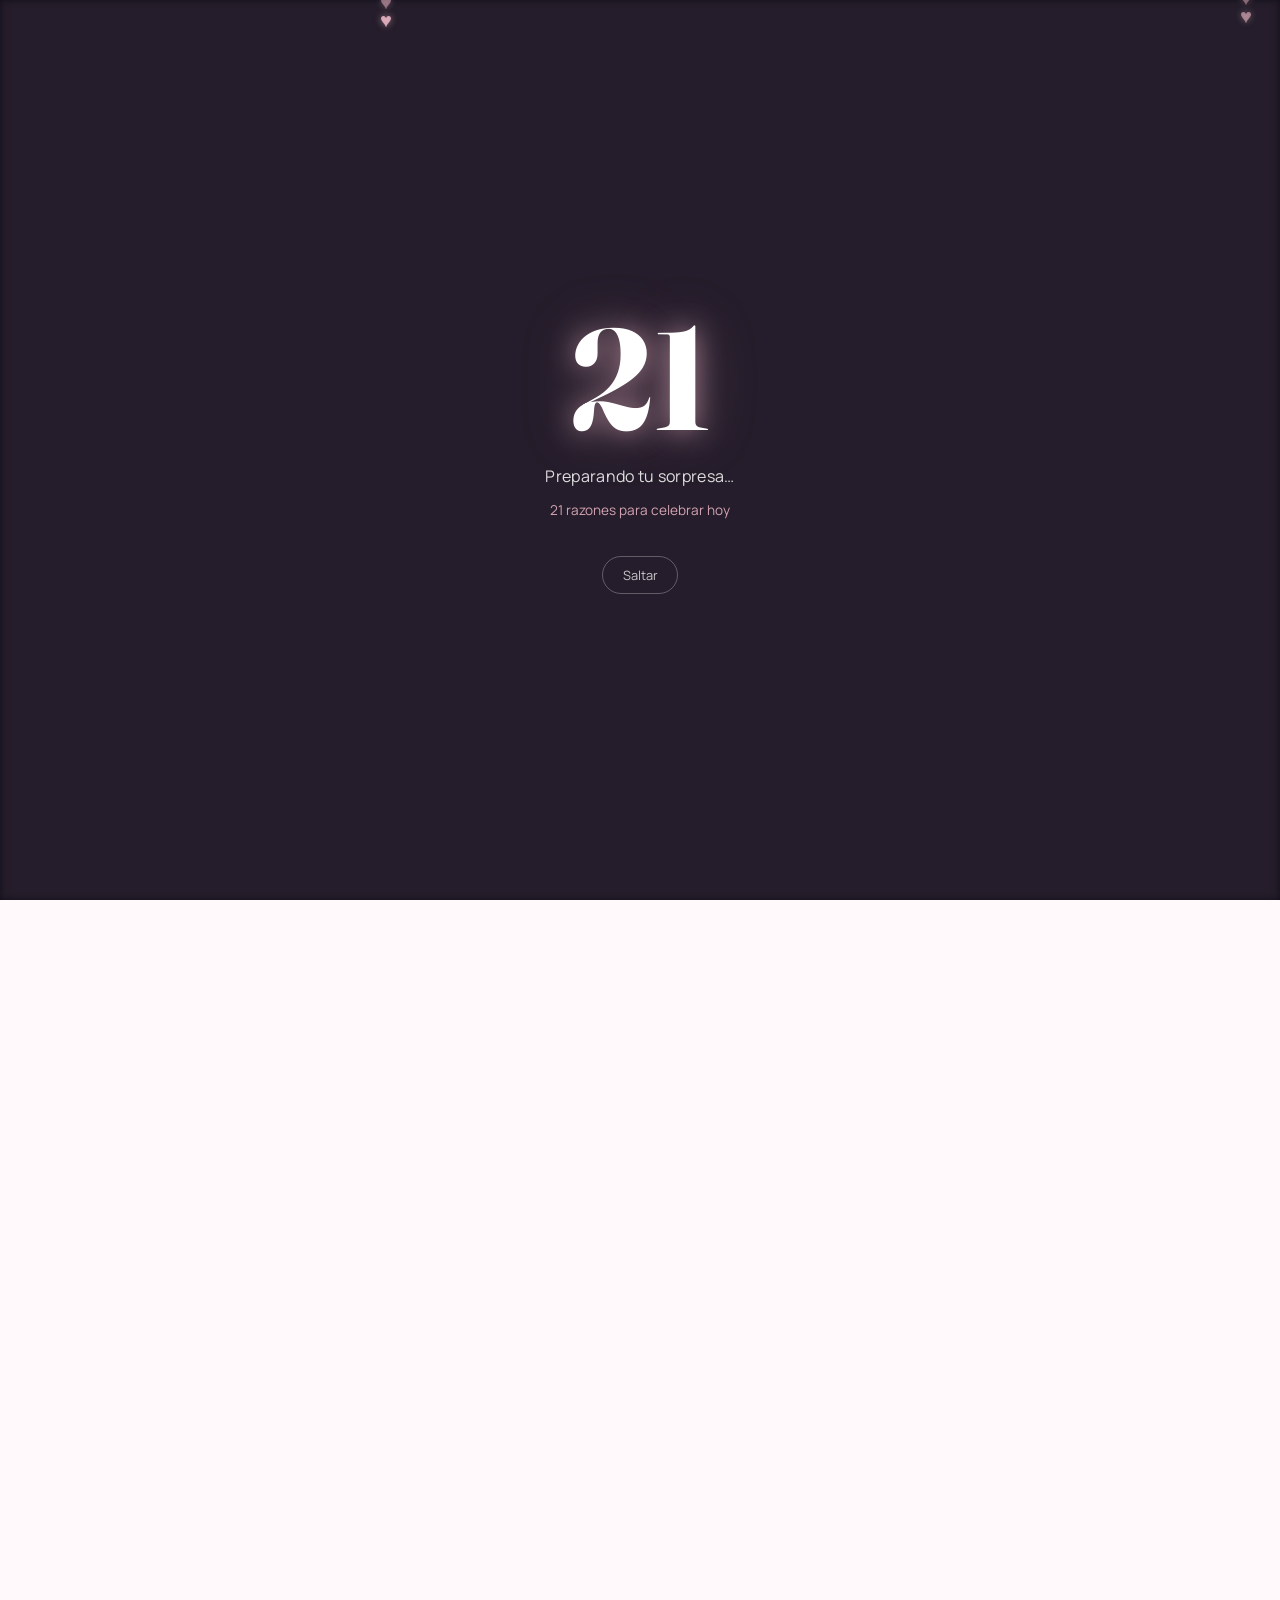
==== index.html @ 62c53dd7 "first commit" ====
<!DOCTYPE html>
<html lang="es">
<head>
  <meta charset="UTF-8">
  <meta name="viewport" content="width=device-width, initial-scale=1.0, viewport-fit=cover">
  <title>Feliz Cumpleaños Edith 🎂</title>

  <!-- Google Fonts -->
  <link rel="preconnect" href="https://fonts.googleapis.com">
  <link rel="preconnect" href="https://fonts.gstatic.com" crossorigin>
  <link href="https://fonts.googleapis.com/css2?family=Fraunces:ital,wght@0,400;0,500;0,600;0,700;1,500;1,600&family=Manrope:wght@400;500;600;700;800&display=swap" rel="stylesheet">

  <!-- Estilos CSS Modularizados -->
  <link rel="stylesheet" href="css/style.css">
</head>
<body class="locked">

  <!-- ============================================================
       PANTALLA DE CARGA (LOADER)
       ============================================================ -->
  <div id="loading-screen">
    <canvas id="matrix-canvas" aria-hidden="true"></canvas>
    <div class="loading-content">
      <div class="loading-number" id="loading-number">0</div>
      <p class="loading-label" id="loading-label">Preparando tu sorpresa…</p>
      <p class="loading-sub">21 razones para celebrar hoy</p>
      <button type="button" class="enter-btn" id="enter-btn">Toca para entrar ✨</button>
      <button type="button" class="skip-btn" id="skip-btn">Saltar</button>
    </div>
  </div>

  <!-- ============================================================
       SITIO PRINCIPAL
       ============================================================ -->
  <!-- Lienzo de partículas interactivas de fondo -->
  <canvas id="particles-canvas" aria-hidden="true"></canvas>

  <div id="site">

    <!-- 1. HERO -->
    <section class="hero" id="hero">
      <div class="hero-image-wrap">
        <img src="assets/mainetid.png" alt="Edith de pequeña" class="hero-img">
      </div>
      <span class="hero-heart" aria-hidden="true">♡</span>
      <h1 class="hero-title">Feliz cumpleaños<span class="hero-name">Edith</span></h1>
      <p class="hero-sub">Hoy el mundo tiene un motivo más para sonreír.</p>
      <span class="hero-date">21 años</span>
      <span class="scroll-hint" aria-hidden="true"></span>
    </section>

    <!-- 2. EDAD (21) -->
    <section class="age-section" id="age">
      <div class="wrap">
        <div class="age-number-wrap">
          <div class="age-number">21</div>
        </div>
        <div class="age-underline"></div>
        <p class="age-text">
          Veintiuno no es solo un número: es todo lo que has construido, reído y aprendido para llegar hasta aquí.
          Hoy celebramos exactamente eso — a ti, tal y como eres.
        </p>
      </div>
    </section>

    <!-- ÁREA CON MÁRGENES LATERALES VICHY (después de age-section hasta el final) -->
    <div class="flanked-content" id="flanked-content">
      <!-- Columnas laterales con textura vichy -->
      <div class="side-flank-col side-flank-col--left" aria-hidden="true">
        <div class="side-flank"></div>
      </div>
      <div class="side-flank-col side-flank-col--right" aria-hidden="true">
        <div class="side-flank"></div>
      </div>

      <!-- 3. CARTA / SOBRE -->
      <section class="letter-section" id="letter">
        <div class="wrap" style="display:flex; flex-direction:column; align-items:center;">
          <div class="section-head">
            <h2>Un mensaje para ti</h2>
            <p>Toca el sobre para abrirlo</p>
          </div>

          <div class="envelope-scene">
            <div class="envelope" id="envelope" role="button" tabindex="0" aria-expanded="false" aria-label="Abrir carta">
              <div class="env-body">
                <div class="env-letter"><span class="env-letter-icon" aria-hidden="true">💌</span></div>
                <div class="env-flap"></div>
                <div class="env-seal" aria-hidden="true">♥</div>
              </div>
            </div>
          </div>
          <p class="letter-hint" id="envelope-hint">Toca para abrir</p>

          <div class="letter-paper" id="letter-paper">
            <p>Edith, escribe aquí el mensaje que quieres que lea al abrir la carta — algo tuyo, en tus palabras, para que sea el momento más especial de la página.</p>
            <p>Este es un espacio de ejemplo: puedes reemplazar este párrafo por lo que realmente quieras decirle en su cumpleaños número 21.</p>
            <span class="letter-sign">Con cariño</span>
          </div>
        </div>
      </section>

      <!-- 4. GALERÍA DE RECUERDOS -->
      <section class="gallery-section" id="gallery">
        <div class="wrap">
          <div class="section-head">
            <h2>Momentos para recordar</h2>
            <p>Toca cada tarjeta para ver más</p>
          </div>
          <p class="gallery-hint">Toca cada tarjeta para descubrir un mensaje especial.</p>
          <div class="gallery-grid" id="gallery-grid">
            <!-- Las tarjetas se generan dinámicamente desde js/config.js y js/gallery.js -->
          </div>
        </div>
      </section>

      <!-- 5. DESEO / VELAS / PASTEL -->
      <section class="wish-section" id="wish">
        <div class="wrap" style="display:flex; flex-direction:column; align-items:center;">
          <div class="section-head">
            <h2>Pide un deseo</h2>
            <p>Toca las velas, una por una, para apagarlas</p>
          </div>

          <div class="cake-scene">
            <div class="cake-watermark" aria-hidden="true">21</div>
            <div class="cake-candles" id="cake-candles">
              <div class="candle"><div class="flame" tabindex="0" role="button" aria-label="Apagar vela 1"></div></div>
              <div class="candle"><div class="flame" tabindex="0" role="button" aria-label="Apagar vela 2"></div></div>
            </div>
            <div class="cake-body" id="cake-body">
              <div class="cake-tier"></div>
            </div>
          </div>
          <p class="wish-hint" id="wish-hint">Faltan 2 velas por apagar</p>

          <div class="wish-message" id="wish-message">
            <p>¡Feliz cumpleaños número 21, Edith! Que este nuevo año esté lleno de todo lo que te hace brillar. 🎉💙</p>
          </div>
        </div>
      </section>

      <!-- 6. FOOTER -->
      <footer>
        <span class="footer-heart" aria-hidden="true">♡</span>
        <p>Hecho con cariño para tu día especial</p>
        <span class="footer-sign">21.09</span>
      </footer>

    </div>

  </div>

  <!-- ============================================================
       SCRIPTS MODULARIZADOS
       ============================================================ -->
  <!-- Configuración personalizable (mensajes, recuerdos, datos) -->
  <script defer src="js/config.js"></script>
  <!-- Lógica de la pantalla de carga (Matrix y contador con avance) -->
  <script defer src="js/loader.js"></script>
  <!-- Fondo interactivo de partículas -->
  <script defer src="js/particles.js"></script>
  <!-- Interacción del sobre y carta -->
  <script defer src="js/envelope.js"></script>
  <!-- Galería interactiva de tarjetas con giro 3D -->
  <script defer src="js/gallery.js"></script>
  <!-- Pastel, soplado de velas y confeti -->
  <script defer src="js/cake.js"></script>
  <!-- Inicialización y orquestación general -->
  <script defer src="js/main.js"></script>

</body>
</html>
---- css/style.css ----
/* ============================================================
   HOJA DE ESTILOS PRINCIPAL
   Importa los módulos de diseño de la página de Edith
   ============================================================ */

@import url('./variables.css');
@import url('./loader.css');
@import url('./components.css');
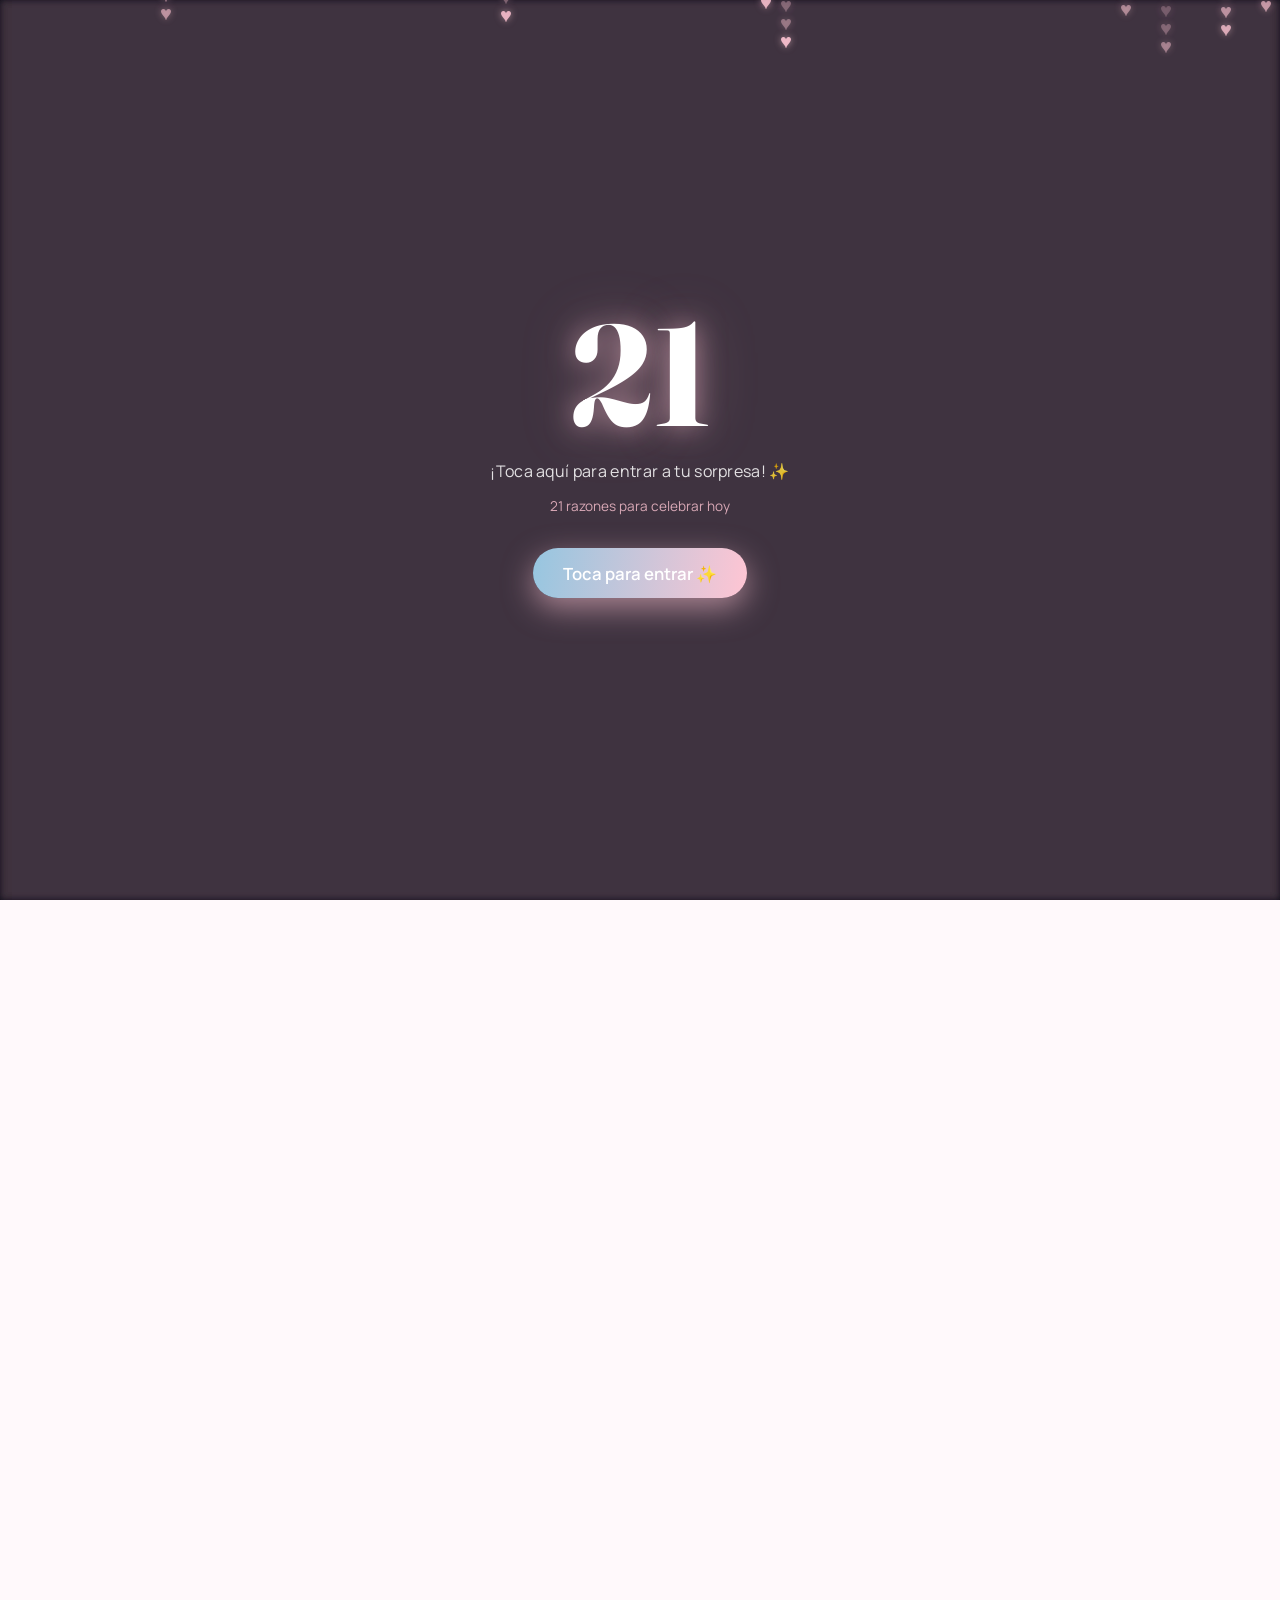
==== commit bbea5646: "nuevo commit" ====
--- a/index.html
+++ b/index.html
@@ -8,7 +8,7 @@
   <!-- Google Fonts -->
   <link rel="preconnect" href="https://fonts.googleapis.com">
   <link rel="preconnect" href="https://fonts.gstatic.com" crossorigin>
-  <link href="https://fonts.googleapis.com/css2?family=Fraunces:ital,wght@0,400;0,500;0,600;0,700;1,500;1,600&family=Manrope:wght@400;500;600;700;800&display=swap" rel="stylesheet">
+  <link href="https://fonts.googleapis.com/css2?family=Caveat:wght@500;600;700&family=Cormorant+Garamond:ital,wght@0,400;0,500;1,400&family=Fraunces:ital,wght@0,400;0,500;0,600;0,700;1,500;1,600&family=Manrope:wght@400;500;600;700;800&display=swap" rel="stylesheet">
 
   <!-- Estilos CSS Modularizados -->
   <link rel="stylesheet" href="css/style.css">
@@ -49,21 +49,7 @@
       <span class="scroll-hint" aria-hidden="true"></span>
     </section>
 
-    <!-- 2. EDAD (21) -->
-    <section class="age-section" id="age">
-      <div class="wrap">
-        <div class="age-number-wrap">
-          <div class="age-number">21</div>
-        </div>
-        <div class="age-underline"></div>
-        <p class="age-text">
-          Veintiuno no es solo un número: es todo lo que has construido, reído y aprendido para llegar hasta aquí.
-          Hoy celebramos exactamente eso — a ti, tal y como eres.
-        </p>
-      </div>
-    </section>
-
-    <!-- ÁREA CON MÁRGENES LATERALES VICHY (después de age-section hasta el final) -->
+    <!-- ÁREA CON MÁRGENES LATERALES VICHY (desde el Hero hasta el final) -->
     <div class="flanked-content" id="flanked-content">
       <!-- Columnas laterales con textura vichy -->
       <div class="side-flank-col side-flank-col--left" aria-hidden="true">
@@ -73,37 +59,111 @@
         <div class="side-flank"></div>
       </div>
 
-      <!-- 3. CARTA / SOBRE -->
-      <section class="letter-section" id="letter">
-        <div class="wrap" style="display:flex; flex-direction:column; align-items:center;">
-          <div class="section-head">
+      <!-- 2. CARTA / SOBRE INTERACTIVO -->
+      <section class="letter-section zone-stage" id="letter">
+        <div class="wrap envelope-wrap">
+          <div class="section-head reveal-on-scroll">
             <h2>Un mensaje para ti</h2>
             <p>Toca el sobre para abrirlo</p>
           </div>
 
-          <div class="envelope-scene">
-            <div class="envelope" id="envelope" role="button" tabindex="0" aria-expanded="false" aria-label="Abrir carta">
-              <div class="env-body">
-                <div class="env-letter"><span class="env-letter-icon" aria-hidden="true">💌</span></div>
-                <div class="env-flap"></div>
-                <div class="env-seal" aria-hidden="true">♥</div>
-              </div>
-            </div>
-          </div>
-          <p class="letter-hint" id="envelope-hint">Toca para abrir</p>
-
-          <div class="letter-paper" id="letter-paper">
-            <p>Edith, escribe aquí el mensaje que quieres que lea al abrir la carta — algo tuyo, en tus palabras, para que sea el momento más especial de la página.</p>
-            <p>Este es un espacio de ejemplo: puedes reemplazar este párrafo por lo que realmente quieras decirle en su cumpleaños número 21.</p>
-            <span class="letter-sign">Con cariño</span>
-          </div>
-        </div>
-      </section>
+          <div class="envelope-scene reveal-on-scroll" id="envelopeScene">
+            <div class="envelope" id="envelope" tabindex="0" role="button" aria-expanded="false" aria-label="Abrir sobre para leer la carta">
+              <div class="env-body"></div>
+
+              <div class="letter" id="letterPaper">
+                <div class="letter-paper-inner">
+                  <span class="star s1" aria-hidden="true"></span>
+                  <span class="star s2" aria-hidden="true"></span>
+                  <span class="star s3" aria-hidden="true"></span>
+                  <div class="letter-text" id="letterText">
+                    <p class="letter-greeting">Mi querida Edith,</p>
+                    <p>Hoy celebramos tus 21 años y todo lo maravilloso que traes a la vida de quienes tenemos la suerte de tenerte cerca. Tu ternura, tu fuerza y esa manera tan tuya de iluminar cualquier lugar hacen que cada día sea más especial.</p>
+                    <p>Gracias por cada risa compartida, por ser tan auténtica y por compartir conmigo un año más de tu vida. Que estos 21 años vengan cargados de sueños cumplidos, salud, aventuras y motivos infinitos para sonreír.</p>
+                    <p class="letter-closing">Con todo mi cariño,</p>
+                    <span class="letter-signature">Felices 21 ✨</span>
+                  </div>
+                </div>
+              </div>
+
+              <div class="env-flap"></div>
+
+              <div class="seal" aria-hidden="true">
+                <svg viewBox="0 0 100 100">
+                  <circle cx="50" cy="50" r="46" fill="#f4ede2"/>
+                  <circle cx="50" cy="50" r="46" fill="none" stroke="#d5c8b2" stroke-width="2"/>
+                  <path d="M50 20 C 46 32, 34 34, 30 44 C 40 42, 46 46, 48 54
+                           C 44 62, 34 64, 32 74 C 44 70, 52 72, 56 80
+                           C 58 68, 66 64, 70 56 C 60 58, 54 52, 54 44
+                           C 62 40, 66 30, 62 22 C 56 30, 50 30, 50 20 Z"
+                        fill="none" stroke="#bda88b" stroke-width="1.8"/>
+                </svg>
+              </div>
+            </div>
+
+            <p class="letter-hint" id="envelope-hint">Toca el sobre para abrirlo</p>
+            <button class="close-btn" id="closeBtn" type="button" aria-label="Cerrar la carta">✕</button>
+          </div>
+        </div>
+      </section>
+
+      <!-- Separador decorativo entre Zona 2 y Zona 3 -->
+      <div class="zone-divider" aria-hidden="true">
+        <span class="zone-divider-line"></span>
+        <span class="zone-divider-symbol">✧</span>
+        <span class="zone-divider-line"></span>
+      </div>
+
+      <!-- SVG gradiente reutilizable para el trazo animado -->
+      <svg width="0" height="0" class="visually-hidden" aria-hidden="true">
+        <defs>
+          <linearGradient id="pj-underline-grad" x1="0%" y1="0%" x2="100%" y2="0%">
+            <stop offset="0%" stop-color="#FFC5D3"/>
+            <stop offset="100%" stop-color="#96C6E0"/>
+          </linearGradient>
+        </defs>
+      </svg>
+
+      <!-- 3. COMPARACIÓN FOTOGRÁFICA / CRECIMIENTO -->
+      <section class="growth-section zone-stage" id="growth">
+        <div class="growth-wrap">
+          <div class="growth-grid">
+
+            <!-- Deslizador: Edith de niña -->
+            <div class="growth-slider-col growth-left reveal-on-scroll">
+              <div class="growth-frame-glow">
+                <div class="growth-frame" id="sliderNina"></div>
+              </div>
+            </div>
+
+            <!-- Columna central de texto emotivo -->
+            <div class="growth-text-col reveal-on-scroll" id="textCol">
+              <p class="growth-eyebrow-line">La misma <span class="growth-grad-word">sonrisa</span> de siempre</p>
+              <p class="growth-note-text">Cuando veo estas fotos entiendo mejor por qué te quiero como te quiero. Cambiaste de estatura, de peinado, de todo — menos de esa forma tuya de <span class="growth-highlight">reírte con todo el cuerpo<svg viewBox="0 0 140 9" aria-hidden="true"><path d="M2 6 Q 35 1, 70 5 T 138 4"/></svg></span>. No estuve ahí para todas estas fotos, pero mirarlas me hace quererte un poco más en cada una. Feliz cumpleaños, mi Edith.</p>
+            </div>
+
+            <!-- Deslizador: Edith hoy -->
+            <div class="growth-slider-col growth-right reveal-on-scroll">
+              <div class="growth-frame-glow">
+                <div class="growth-frame" id="sliderHoy"></div>
+              </div>
+            </div>
+
+          </div>
+        </div>
+      </section>
+
+      <!-- Separador decorativo entre Zona 3 y Zona 4 -->
+      <div class="zone-divider" aria-hidden="true">
+        <span class="zone-divider-line"></span>
+        <span class="zone-divider-symbol">✧</span>
+        <span class="zone-divider-line"></span>
+      </div>
 
       <!-- 4. GALERÍA DE RECUERDOS -->
-      <section class="gallery-section" id="gallery">
-        <div class="wrap">
-          <div class="section-head">
+      <section class="gallery-section zone-stage" id="gallery">
+        <div class="wrap gallery-wrap">
+          <div class="section-head reveal-on-scroll">
             <h2>Momentos para recordar</h2>
             <p>Toca cada tarjeta para ver más</p>
           </div>
@@ -114,15 +174,22 @@
         </div>
       </section>
 
+      <!-- Separador decorativo entre Zona 4 y Zona 5 -->
+      <div class="zone-divider" aria-hidden="true">
+        <span class="zone-divider-line"></span>
+        <span class="zone-divider-symbol">✧</span>
+        <span class="zone-divider-line"></span>
+      </div>
+
       <!-- 5. DESEO / VELAS / PASTEL -->
-      <section class="wish-section" id="wish">
+      <section class="wish-section zone-stage" id="wish">
         <div class="wrap" style="display:flex; flex-direction:column; align-items:center;">
-          <div class="section-head">
+          <div class="section-head reveal-on-scroll">
             <h2>Pide un deseo</h2>
             <p>Toca las velas, una por una, para apagarlas</p>
           </div>
 
-          <div class="cake-scene">
+          <div class="cake-scene reveal-on-scroll">
             <div class="cake-watermark" aria-hidden="true">21</div>
             <div class="cake-candles" id="cake-candles">
               <div class="candle"><div class="flame" tabindex="0" role="button" aria-label="Apagar vela 1"></div></div>
@@ -162,6 +229,8 @@
   <script defer src="js/particles.js"></script>
   <!-- Interacción del sobre y carta -->
   <script defer src="js/envelope.js"></script>
+  <!-- Doble carrusel comparativo de fotos -->
+  <script defer src="js/photo-slider.js"></script>
   <!-- Galería interactiva de tarjetas con giro 3D -->
   <script defer src="js/gallery.js"></script>
   <!-- Pastel, soplado de velas y confeti -->
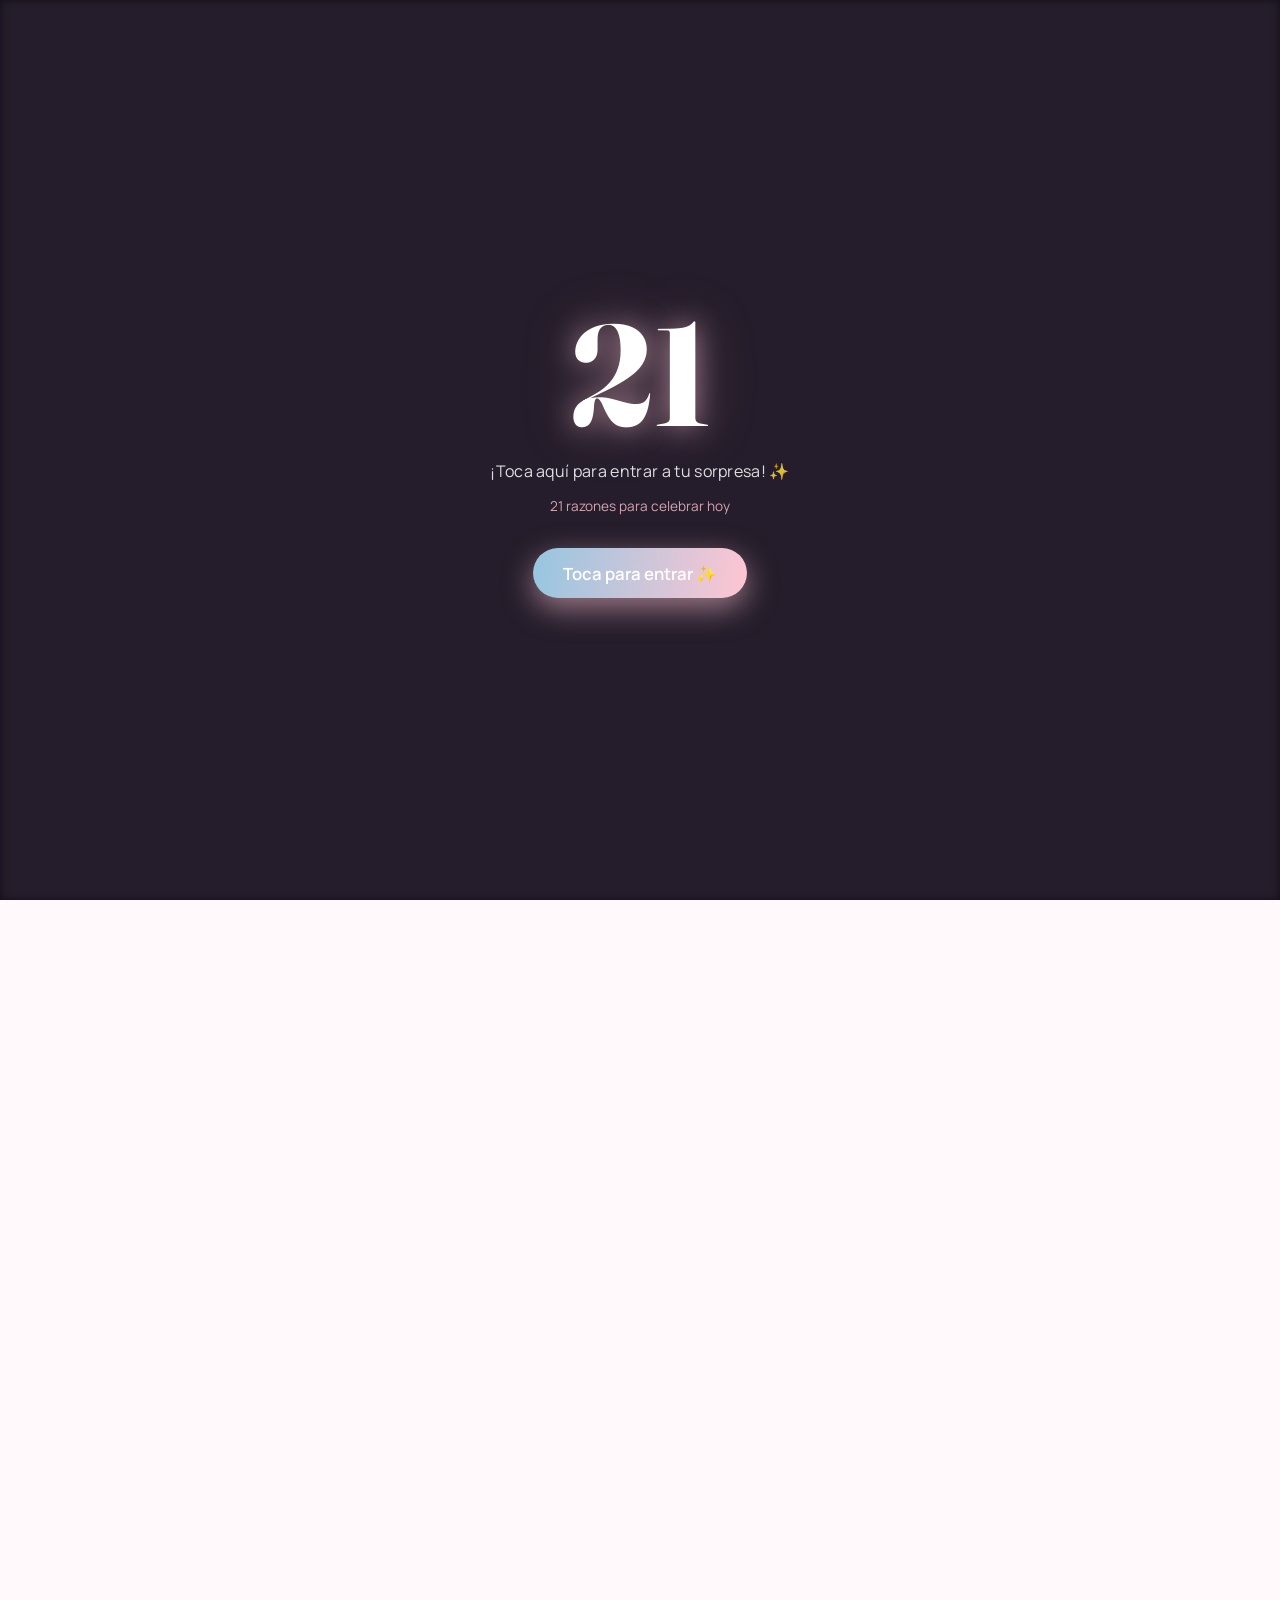
==== commit cf3dd482: "teamo tid" ====
--- a/index.html
+++ b/index.html
@@ -37,8 +37,62 @@
 
   <div id="site">
 
-    <!-- 1. HERO -->
+    <!-- 1. HERO (Sección principal con stickers decorativos) -->
     <section class="hero" id="hero">
+
+      <!-- ============================================================
+           MÁRGENES LATERALES INTERACTIVOS (COLLAGE DE STICKERS EN HERO)
+           ============================================================ -->
+      <!-- Lateral Izquierdo (7 Personajes) -->
+      <aside class="sticker-margin sticker-margin--left" id="margin-left" aria-label="Personajes decorativos izquierda">
+        <button type="button" class="sticker-item" data-sound="minion" aria-label="Minion">
+          <img src="assets/Personajes/minion.png" alt="Minion" class="sticker-img">
+        </button>
+        <button type="button" class="sticker-item" data-sound="tifa" aria-label="Tifa">
+          <img src="assets/Personajes/tifa.png" alt="Tifa" class="sticker-img">
+        </button>
+        <button type="button" class="sticker-item" data-sound="jin" aria-label="Jin">
+          <img src="assets/Personajes/jin.png" alt="Jin" class="sticker-img">
+        </button>
+        <button type="button" class="sticker-item" data-sound="annie" aria-label="Annie">
+          <img src="assets/Personajes/annie.png" alt="Annie" class="sticker-img">
+        </button>
+        <button type="button" class="sticker-item" data-sound="pim-gorro" aria-label="Pim con gorro">
+          <img src="assets/Personajes/pim-gorro.png" alt="Pim con gorro" class="sticker-img sticker-img--pim">
+        </button>
+        <button type="button" class="sticker-item" data-sound="tommy" aria-label="Tommy">
+          <img src="assets/Personajes/tommy.png" alt="Tommy" class="sticker-img">
+        </button>
+        <button type="button" class="sticker-item sticker-item--bottom-pinned" data-sound="yakuza" aria-label="Yakuza">
+          <img src="assets/Personajes/yakuza.png" alt="Yakuza" class="sticker-img">
+        </button>
+      </aside>
+
+      <!-- Lateral Derecho (7 Personajes) -->
+      <aside class="sticker-margin sticker-margin--right" id="margin-right" aria-label="Personajes decorativos derecha">
+        <button type="button" class="sticker-item" data-sound="gyro" aria-label="Gyro">
+          <img src="assets/Personajes/gyro.png" alt="Gyro" class="sticker-img">
+        </button>
+        <button type="button" class="sticker-item" data-sound="ash" aria-label="Ash">
+          <img src="assets/Personajes/ash.png" alt="Ash" class="sticker-img">
+        </button>
+        <button type="button" class="sticker-item" data-sound="bruno" aria-label="Bruno">
+          <img src="assets/Personajes/bruno.png" alt="Bruno" class="sticker-img">
+        </button>
+        <button type="button" class="sticker-item" data-sound="clark" aria-label="Clark">
+          <img src="assets/Personajes/clark.png" alt="Clark" class="sticker-img">
+        </button>
+        <button type="button" class="sticker-item" data-sound="hamudd" aria-label="Hamudd">
+          <img src="assets/Personajes/hamudd.png" alt="Hamudd" class="sticker-img">
+        </button>
+        <button type="button" class="sticker-item" data-sound="noctis" aria-label="Noctis">
+          <img src="assets/Personajes/noctis.png" alt="Noctis" class="sticker-img">
+        </button>
+        <button type="button" class="sticker-item sticker-item--bottom-pinned" data-sound="miku" aria-label="Hatsune Miku">
+          <img src="assets/Personajes/miku.png" alt="Hatsune Miku" class="sticker-img">
+        </button>
+      </aside>
+
       <div class="hero-image-wrap">
         <img src="assets/mainetid.png" alt="Edith de pequeña" class="hero-img">
       </div>
@@ -237,6 +291,8 @@
   <script defer src="js/cake.js"></script>
   <!-- Inicialización y orquestación general -->
   <script defer src="js/main.js"></script>
+  <!-- Stickers interactivos y audio -->
+  <script defer src="js/stickers.js"></script>
 
 </body>
 </html>
--- a/css/style.css
+++ b/css/style.css
@@ -6,3 +6,4 @@
 @import url('./variables.css');
 @import url('./loader.css');
 @import url('./components.css');
+@import url('./stickers.css');
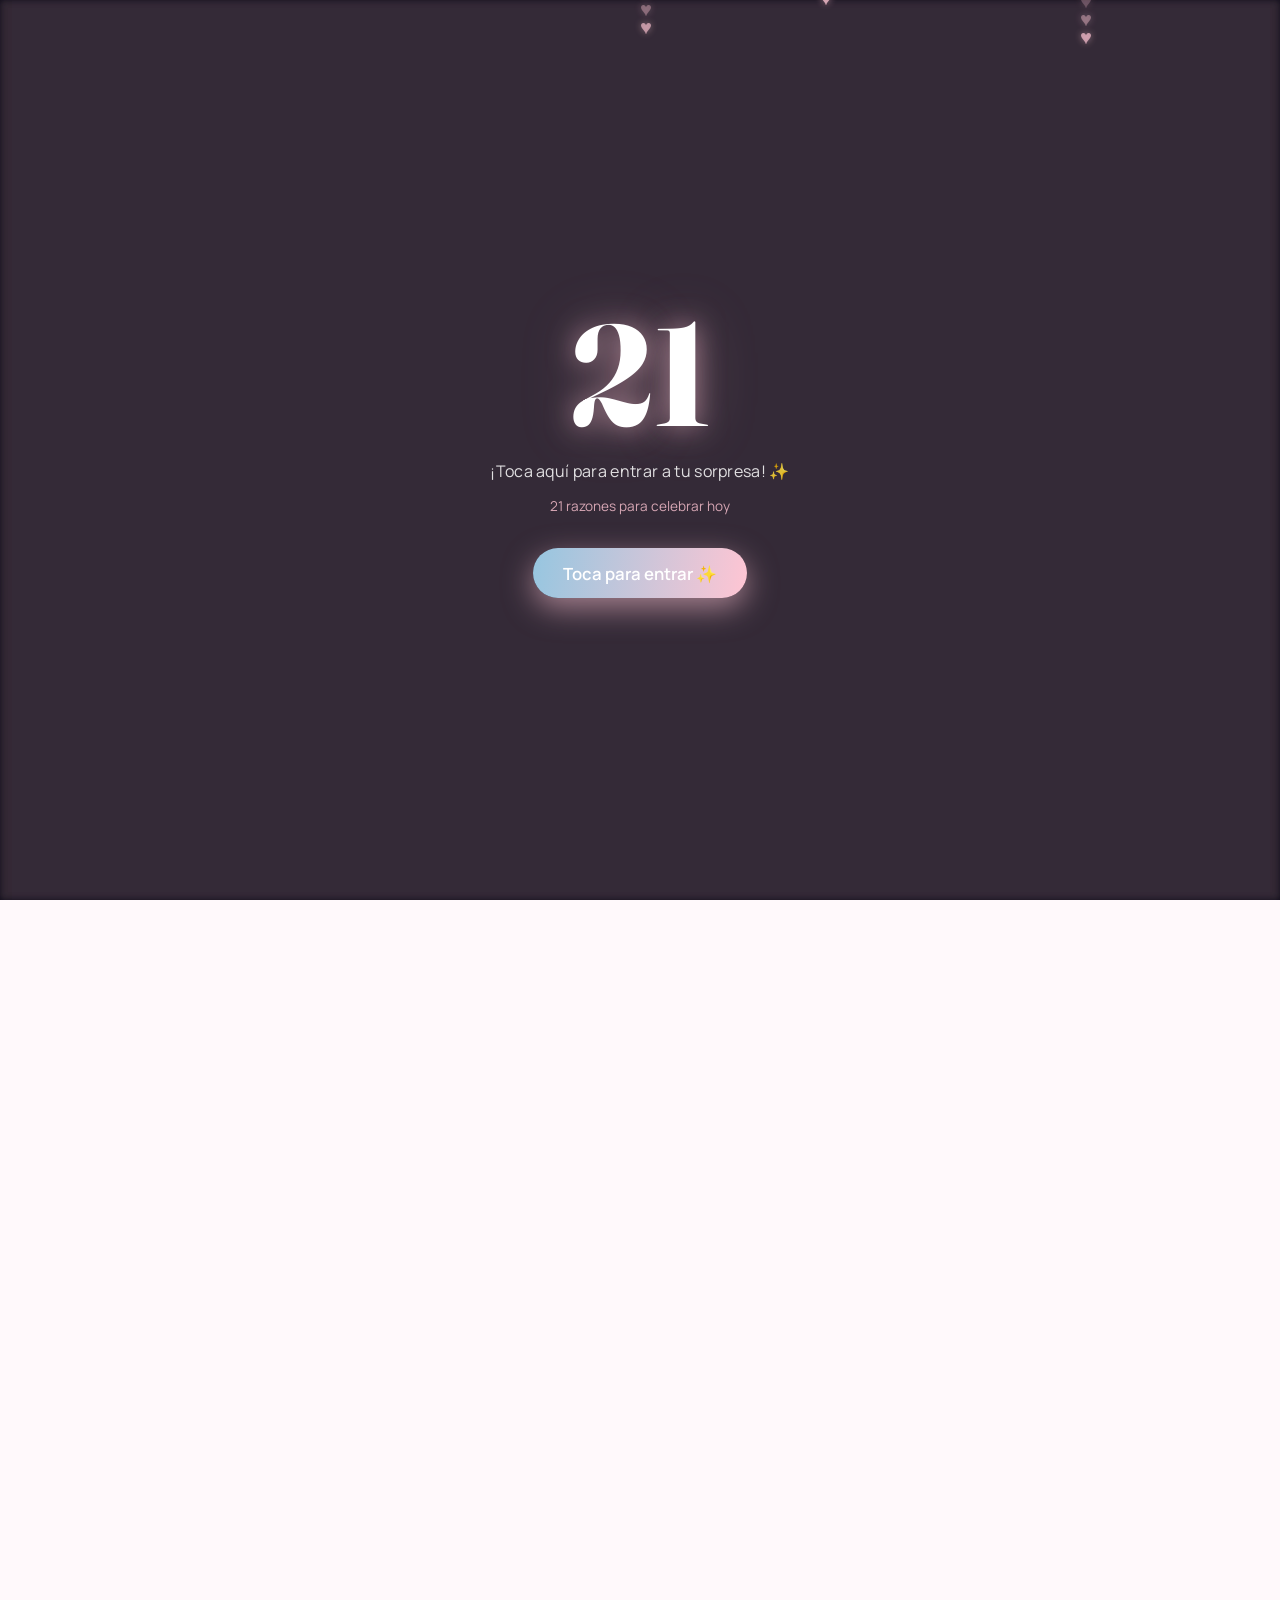
==== commit 74cf0d44: "nuevo commit" ====
--- a/index.html
+++ b/index.html
@@ -97,7 +97,13 @@
         <img src="assets/mainetid.png" alt="Edith de pequeña" class="hero-img">
       </div>
       <span class="hero-heart" aria-hidden="true">♡</span>
-      <h1 class="hero-title">Feliz cumpleaños<span class="hero-name">Edith</span></h1>
+      <h1 class="hero-title">
+        <span class="hero-greeting">Feliz cumpleaños</span>
+        <button type="button" class="hero-name-sticker-btn" id="heroNameStickerBtn" aria-label="Nombre: Edith. Toca para cambiar nombre" title="¡Haz clic para cambiar el nombre!">
+          <img src="assets/nombres edith/Edith.png" alt="Edith" id="heroNameStickerImg" class="hero-name-sticker-img" draggable="false" />
+          <span class="hero-name-sticker-hint" aria-hidden="true">✨ ¡Tócame!</span>
+        </button>
+      </h1>
       <p class="hero-sub">Hoy el mundo tiene un motivo más para sonreír.</p>
       <span class="hero-date">21 años</span>
       <span class="scroll-hint" aria-hidden="true"></span>
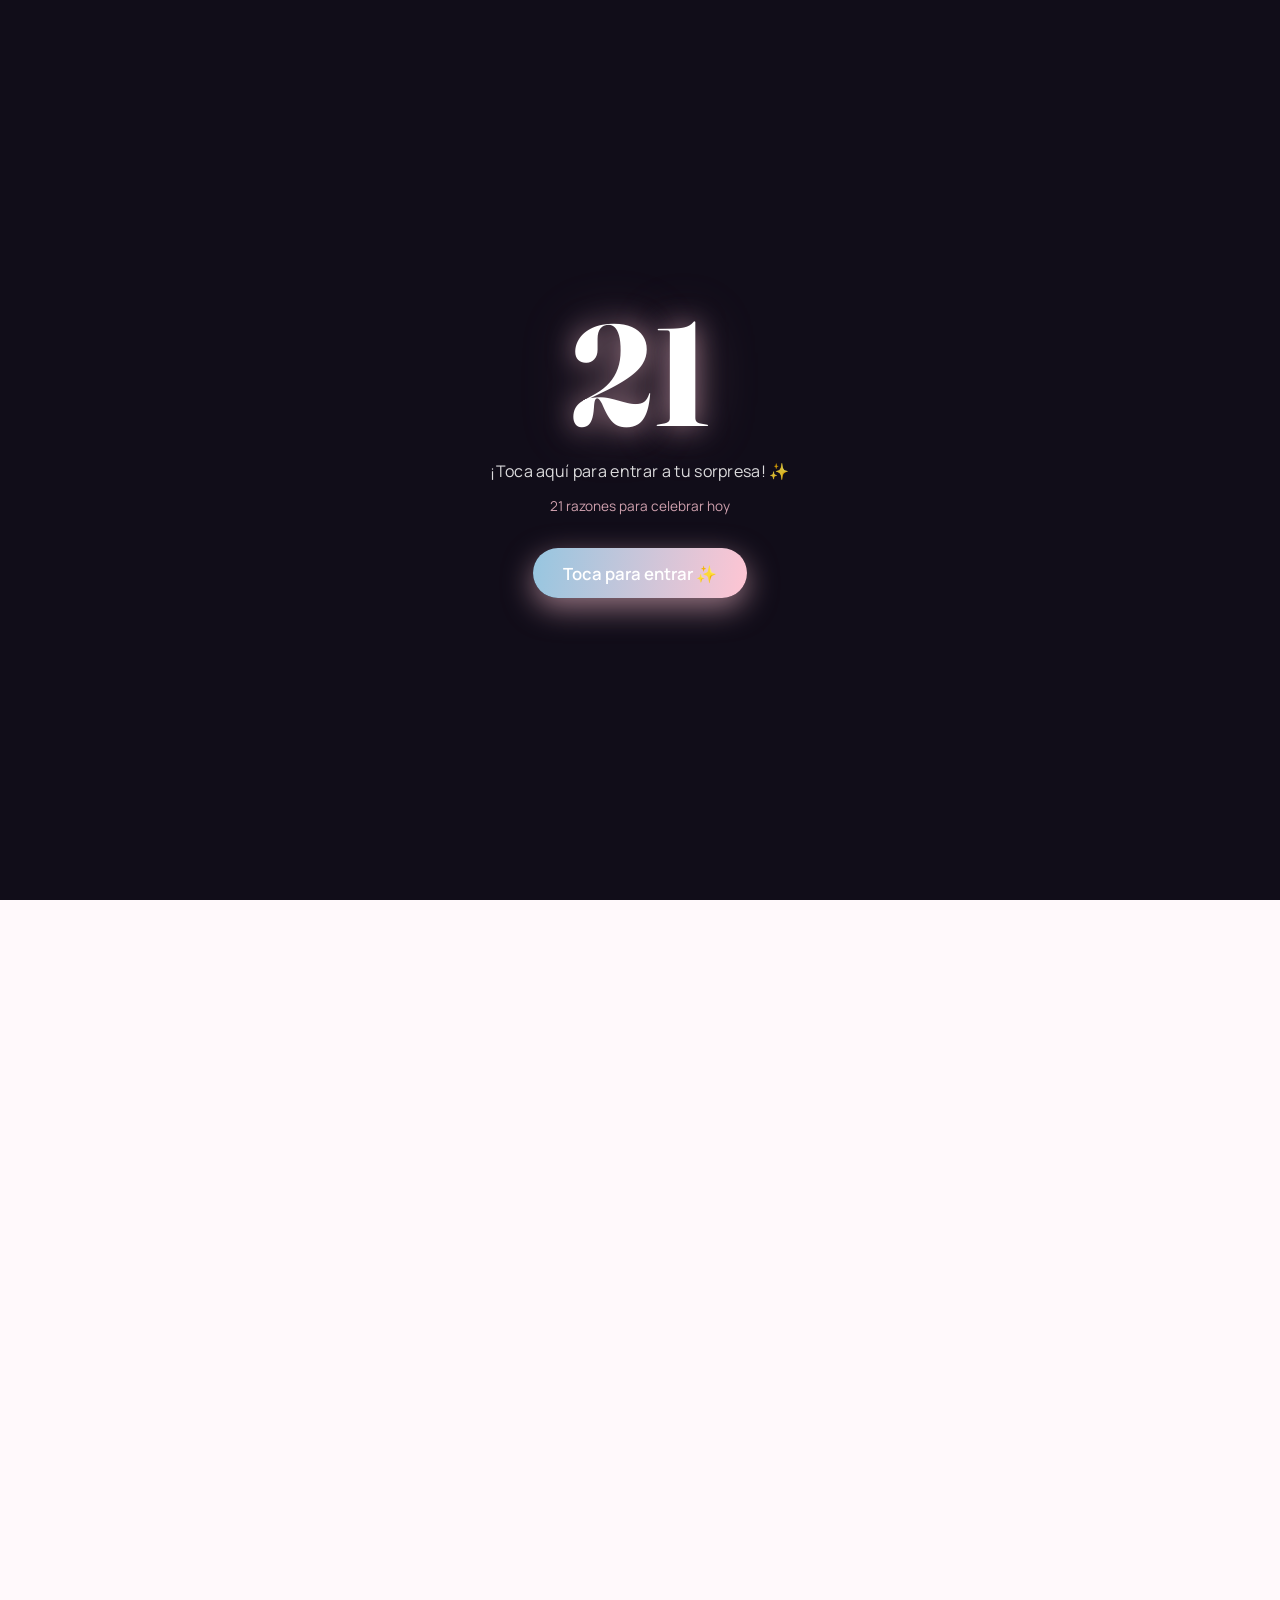
==== commit 0f60b0fd: "pequenos cambios" ====
--- a/index.html
+++ b/index.html
@@ -121,6 +121,94 @@
 
       <!-- 2. CARTA / SOBRE INTERACTIVO -->
       <section class="letter-section zone-stage" id="letter">
+
+        <!-- Collage decorativo plano en los márgenes de Section 2 (La Carta) -->
+        <div class="letter-collage" aria-label="Collage decorativo en márgenes de la carta">
+
+          <!-- Margen lateral izquierdo (en desorden, dentro del margen) -->
+          <div class="letter-collage-margin letter-collage-margin--left">
+            <!-- 1. Yo (Esquina superior izquierda, no interactivo, sin salir de la sección) -->
+            <div class="collage-item collage-item--yo-corner" title="Recuerdo especial">
+              <img src="assets/collage section carta/yo left upper corner.jpg" alt="Foto recuerdo" class="collage-img collage-img--flat-photo" loading="lazy">
+            </div>
+
+            <!-- 2. Estrella verde (Acento flotante) -->
+            <div class="collage-item collage-item--star" aria-hidden="true">
+              <img src="assets/collage section carta/star green.png" alt="" class="collage-img" loading="lazy">
+            </div>
+
+            <!-- 3. Te amo -->
+            <div class="collage-item collage-item--te-amo" aria-hidden="true">
+              <img src="assets/collage section carta/te amo.png" alt="" class="collage-img" loading="lazy">
+            </div>
+
+            <!-- 4. Cute dibujo nosotros -->
+            <div class="collage-item collage-item--cute-us" aria-hidden="true">
+              <img src="assets/collage section carta/cute dibujo us.png" alt="" class="collage-img" loading="lazy">
+            </div>
+
+            <!-- 5. Búho tierno -->
+            <div class="collage-item collage-item--owl" aria-hidden="true">
+              <img src="assets/collage section carta/owl.png" alt="" class="collage-img" loading="lazy">
+            </div>
+
+            <!-- 6. Persona 3 Disk -->
+            <div class="collage-item collage-item--persona-disk" aria-hidden="true">
+              <img src="assets/collage section carta/persona  3disk.png" alt="" class="collage-img" loading="lazy">
+            </div>
+
+            <!-- 7. Flores (Esquina inferior izquierda) -->
+            <div class="collage-item collage-item--flowers" aria-hidden="true">
+              <img src="assets/collage section carta/flowers.png" alt="" class="collage-img" loading="lazy">
+            </div>
+          </div>
+
+          <!-- Margen lateral derecho (en desorden, dentro del margen) -->
+          <div class="letter-collage-margin letter-collage-margin--right">
+            <!-- 8. Ella (Esquina superior derecha, foto plana) -->
+            <div class="collage-item collage-item--ella-corner" title="Edith">
+              <img src="assets/collage section carta/ella right lower corner.jpg" alt="Foto Edith" class="collage-img collage-img--flat-photo" loading="lazy">
+            </div>
+
+            <!-- 9. Mariposas (Acento flotante) -->
+            <div class="collage-item collage-item--mariposas" aria-hidden="true">
+              <img src="assets/collage section carta/mariposas.png" alt="" class="collage-img" loading="lazy">
+            </div>
+
+            <!-- 10. Happy Birthday -->
+            <div class="collage-item collage-item--happy-bday" aria-hidden="true">
+              <img src="assets/collage section carta/happy bday.png" alt="" class="collage-img" loading="lazy">
+            </div>
+
+            <!-- 11. Pastel interactivo (Cake Dots) [Único elemento interactivo con efecto al clickear] -->
+            <button type="button" class="collage-item collage-item--cake" id="collageCakeBtn" aria-label="Pastel de cumpleaños: ¡haz clic para una sorpresa!" title="¡Toca el pastel!">
+              <img src="assets/collage section carta/cake dots.png" alt="Pastel decorativo" class="collage-img" draggable="false">
+              <span class="collage-cake-badge" aria-hidden="true">✨ ¡Tócame!</span>
+            </button>
+
+            <!-- 12. Signo de exclamación -->
+            <div class="collage-item collage-item--exclamation" aria-hidden="true">
+              <img src="assets/collage section carta/!.png" alt="" class="collage-img" loading="lazy">
+            </div>
+
+            <!-- 13. Sylvanian -->
+            <div class="collage-item collage-item--sylvanian" aria-hidden="true">
+              <img src="assets/collage section carta/sylvanian.png" alt="" class="collage-img" loading="lazy">
+            </div>
+
+            <!-- 14. 2026 -->
+            <div class="collage-item collage-item--year" aria-hidden="true">
+              <img src="assets/collage section carta/2026.png" alt="" class="collage-img" loading="lazy">
+            </div>
+
+            <!-- 15. Globos de cumpleaños (Esquina inferior derecha, invade la sección inferior) -->
+            <div class="collage-item collage-item--balloons" aria-hidden="true">
+              <img src="assets/collage section carta/baloons bday.png" alt="" class="collage-img" loading="lazy">
+            </div>
+          </div>
+
+        </div>
+
         <div class="wrap envelope-wrap">
           <div class="section-head reveal-on-scroll">
             <h2>Un mensaje para ti</h2>
@@ -251,15 +339,39 @@
 
           <div class="cake-scene reveal-on-scroll">
             <div class="cake-watermark" aria-hidden="true">21</div>
-            <div class="cake-candles" id="cake-candles">
-              <div class="candle"><div class="flame" tabindex="0" role="button" aria-label="Apagar vela 1"></div></div>
-              <div class="candle"><div class="flame" tabindex="0" role="button" aria-label="Apagar vela 2"></div></div>
+            <div class="cake-candles" id="cake-candles" aria-label="21 velas de cumpleaños">
+              <div class="candles-row candles-row--back">
+                <div class="candle candle--pink" tabindex="0" role="button" aria-label="Apagar vela 1"><div class="flame"></div></div>
+                <div class="candle candle--blue" tabindex="0" role="button" aria-label="Apagar vela 2"><div class="flame"></div></div>
+                <div class="candle candle--gold" tabindex="0" role="button" aria-label="Apagar vela 3"><div class="flame"></div></div>
+                <div class="candle candle--lilac" tabindex="0" role="button" aria-label="Apagar vela 4"><div class="flame"></div></div>
+                <div class="candle candle--mint" tabindex="0" role="button" aria-label="Apagar vela 5"><div class="flame"></div></div>
+                <div class="candle candle--pink" tabindex="0" role="button" aria-label="Apagar vela 6"><div class="flame"></div></div>
+                <div class="candle candle--blue" tabindex="0" role="button" aria-label="Apagar vela 7"><div class="flame"></div></div>
+                <div class="candle candle--gold" tabindex="0" role="button" aria-label="Apagar vela 8"><div class="flame"></div></div>
+                <div class="candle candle--lilac" tabindex="0" role="button" aria-label="Apagar vela 9"><div class="flame"></div></div>
+                <div class="candle candle--mint" tabindex="0" role="button" aria-label="Apagar vela 10"><div class="flame"></div></div>
+                <div class="candle candle--pink" tabindex="0" role="button" aria-label="Apagar vela 11"><div class="flame"></div></div>
+              </div>
+              <div class="candles-row candles-row--front">
+                <div class="candle candle--blue" tabindex="0" role="button" aria-label="Apagar vela 12"><div class="flame"></div></div>
+                <div class="candle candle--gold" tabindex="0" role="button" aria-label="Apagar vela 13"><div class="flame"></div></div>
+                <div class="candle candle--lilac" tabindex="0" role="button" aria-label="Apagar vela 14"><div class="flame"></div></div>
+                <div class="candle candle--mint" tabindex="0" role="button" aria-label="Apagar vela 15"><div class="flame"></div></div>
+                <div class="candle candle--pink" tabindex="0" role="button" aria-label="Apagar vela 16"><div class="flame"></div></div>
+                <div class="candle candle--blue" tabindex="0" role="button" aria-label="Apagar vela 17"><div class="flame"></div></div>
+                <div class="candle candle--gold" tabindex="0" role="button" aria-label="Apagar vela 18"><div class="flame"></div></div>
+                <div class="candle candle--lilac" tabindex="0" role="button" aria-label="Apagar vela 19"><div class="flame"></div></div>
+                <div class="candle candle--mint" tabindex="0" role="button" aria-label="Apagar vela 20"><div class="flame"></div></div>
+                <div class="candle candle--gold" tabindex="0" role="button" aria-label="Apagar vela 21"><div class="flame"></div></div>
+              </div>
             </div>
             <div class="cake-body" id="cake-body">
+              <div class="cake-frosting" aria-hidden="true"></div>
               <div class="cake-tier"></div>
             </div>
           </div>
-          <p class="wish-hint" id="wish-hint">Faltan 2 velas por apagar</p>
+          <p class="wish-hint" id="wish-hint">Faltan 21 velas por apagar</p>
 
           <div class="wish-message" id="wish-message">
             <p>¡Feliz cumpleaños número 21, Edith! Que este nuevo año esté lleno de todo lo que te hace brillar. 🎉💙</p>
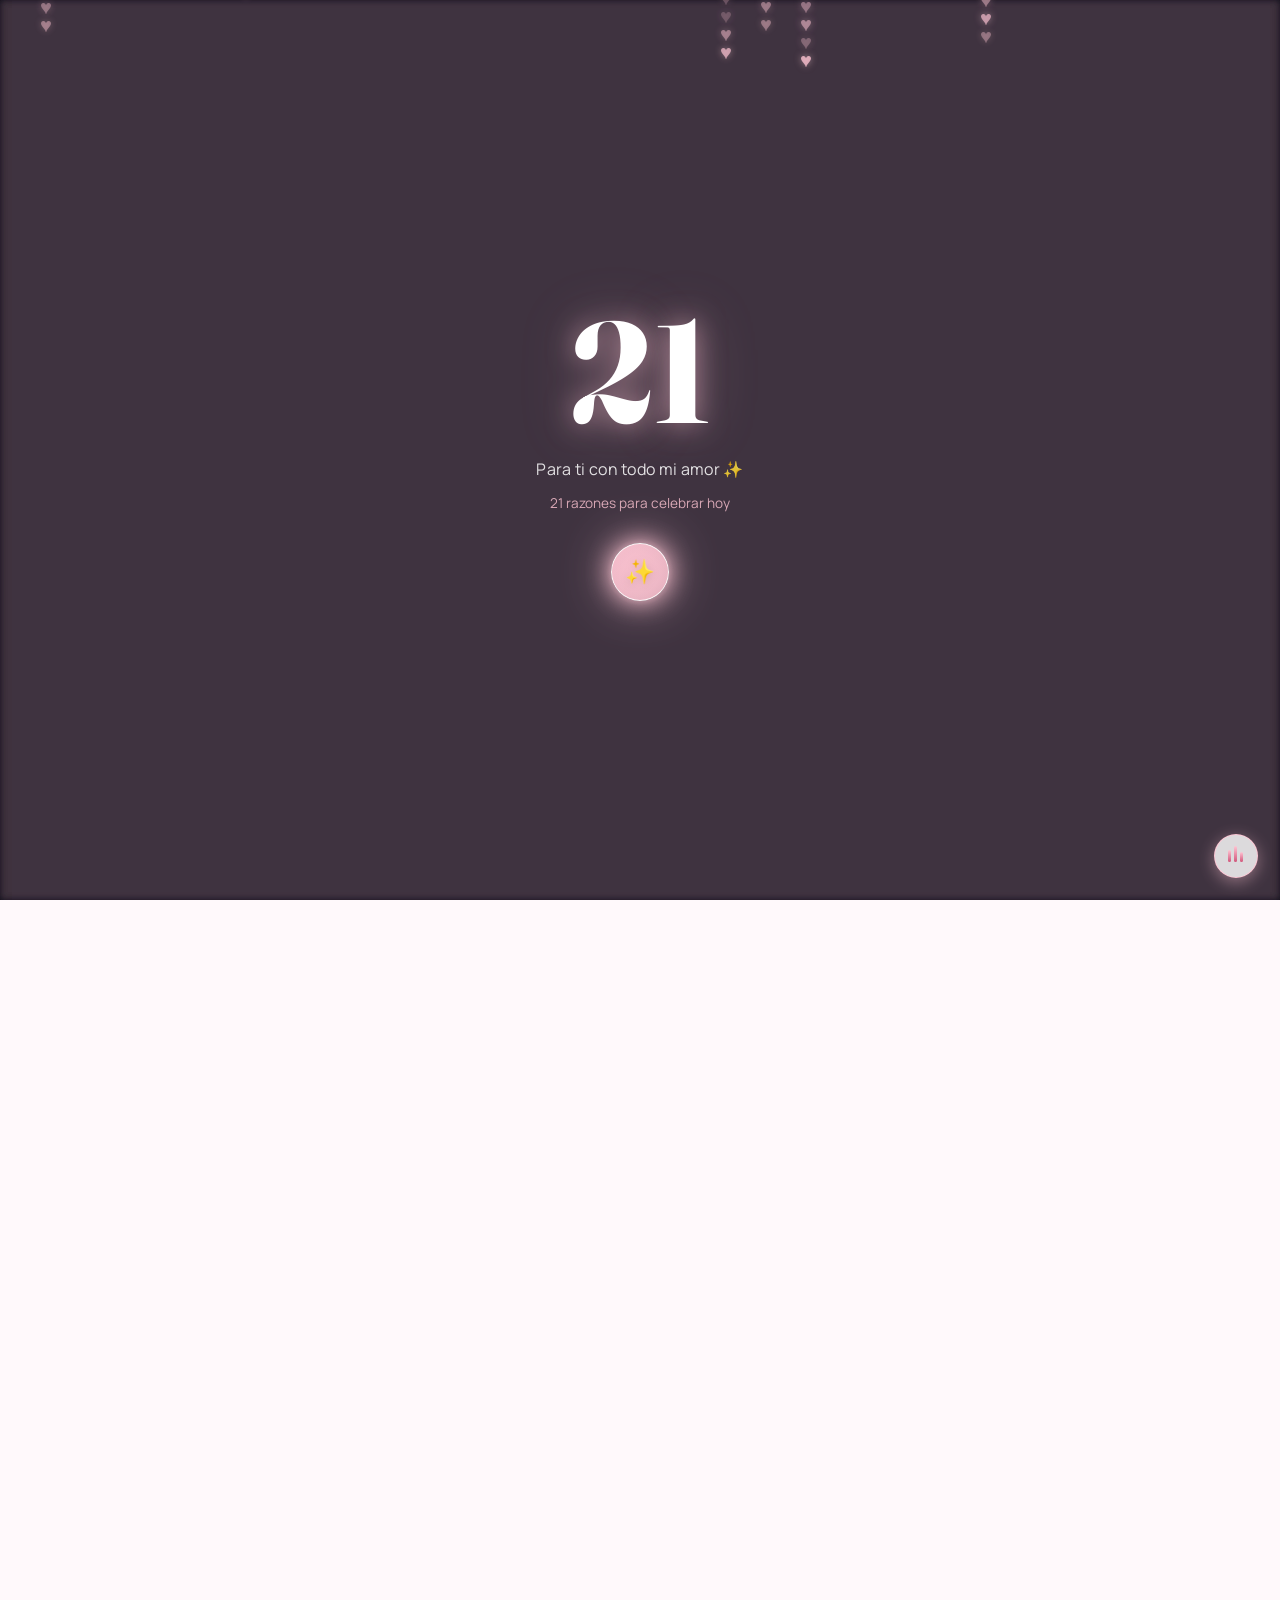
==== commit 10dcc5c3: "nuevo commit" ====
--- a/index.html
+++ b/index.html
@@ -24,7 +24,10 @@
       <div class="loading-number" id="loading-number">0</div>
       <p class="loading-label" id="loading-label">Preparando tu sorpresa…</p>
       <p class="loading-sub">21 razones para celebrar hoy</p>
-      <button type="button" class="enter-btn" id="enter-btn">Toca para entrar ✨</button>
+      <button type="button" class="enter-btn enter-btn--icon" id="enter-btn" aria-label="Entrar a tu sorpresa">
+        <span class="enter-btn-glow" aria-hidden="true"></span>
+        <span class="enter-icon" aria-hidden="true">✨</span>
+      </button>
       <button type="button" class="skip-btn" id="skip-btn">Saltar</button>
     </div>
   </div>
@@ -39,6 +42,11 @@
 
     <!-- 1. HERO (Sección principal con stickers decorativos) -->
     <section class="hero" id="hero">
+
+      <!-- Contenedor de efectos y confeti ambiental exclusivo del Hero -->
+      <div class="hero-fx-container" id="hero-fx-container" aria-hidden="true">
+        <canvas id="hero-ambient-canvas" class="hero-ambient-canvas"></canvas>
+      </div>
 
       <!-- ============================================================
            MÁRGENES LATERALES INTERACTIVOS (COLLAGE DE STICKERS EN HERO)
@@ -94,14 +102,15 @@
       </aside>
 
       <div class="hero-image-wrap">
+        <div class="hero-surprise-aura" aria-hidden="true"></div>
         <img src="assets/mainetid.png" alt="Edith de pequeña" class="hero-img">
       </div>
+      <span class="hero-surprise-badge" aria-hidden="true">✨ ¡Feliz Cumpleaños! ✨</span>
       <span class="hero-heart" aria-hidden="true">♡</span>
       <h1 class="hero-title">
         <span class="hero-greeting">Feliz cumpleaños</span>
-        <button type="button" class="hero-name-sticker-btn" id="heroNameStickerBtn" aria-label="Nombre: Edith. Toca para cambiar nombre" title="¡Haz clic para cambiar el nombre!">
+        <button type="button" class="hero-name-sticker-btn" id="heroNameStickerBtn" aria-label="Nombre: Edith" title="Edith ✨">
           <img src="assets/nombres edith/Edith.png" alt="Edith" id="heroNameStickerImg" class="hero-name-sticker-img" draggable="false" />
-          <span class="hero-name-sticker-hint" aria-hidden="true">✨ ¡Tócame!</span>
         </button>
       </h1>
       <p class="hero-sub">Hoy el mundo tiene un motivo más para sonreír.</p>
@@ -181,9 +190,8 @@
             </div>
 
             <!-- 11. Pastel interactivo (Cake Dots) [Único elemento interactivo con efecto al clickear] -->
-            <button type="button" class="collage-item collage-item--cake" id="collageCakeBtn" aria-label="Pastel de cumpleaños: ¡haz clic para una sorpresa!" title="¡Toca el pastel!">
+            <button type="button" class="collage-item collage-item--cake" id="collageCakeBtn" aria-label="Pastel de cumpleaños" title="Pastel de cumpleaños ✨">
               <img src="assets/collage section carta/cake dots.png" alt="Pastel decorativo" class="collage-img" draggable="false">
-              <span class="collage-cake-badge" aria-hidden="true">✨ ¡Tócame!</span>
             </button>
 
             <!-- 12. Signo de exclamación -->
@@ -212,7 +220,7 @@
         <div class="wrap envelope-wrap">
           <div class="section-head reveal-on-scroll">
             <h2>Un mensaje para ti</h2>
-            <p>Toca el sobre para abrirlo</p>
+            <p>Una carta para ti</p>
           </div>
 
           <div class="envelope-scene reveal-on-scroll" id="envelopeScene">
@@ -249,7 +257,7 @@
               </div>
             </div>
 
-            <p class="letter-hint" id="envelope-hint">Toca el sobre para abrirlo</p>
+            <p class="letter-hint" id="envelope-hint">Abre el sobre</p>
             <button class="close-btn" id="closeBtn" type="button" aria-label="Cerrar la carta">✕</button>
           </div>
         </div>
@@ -313,9 +321,22 @@
         <div class="wrap gallery-wrap">
           <div class="section-head reveal-on-scroll">
             <h2>Momentos para recordar</h2>
-            <p>Toca cada tarjeta para ver más</p>
-          </div>
-          <p class="gallery-hint">Toca cada tarjeta para descubrir un mensaje especial.</p>
+            <p id="gallery-subhead">Ocho instantes inolvidables ✨</p>
+          </div>
+
+          <!-- Banner interactivo de progreso y modo nostalgia -->
+          <div class="gallery-memory-header" id="gallery-memory-header" aria-live="polite">
+            <div class="gallery-progress-badge" id="gallery-progress-badge">
+              <span class="gallery-progress-icon">✨</span>
+              <span class="gallery-progress-text" id="gallery-progress-text">Voltea las 8 tarjetas para descubrir una sorpresa (0/8)</span>
+            </div>
+            <div class="memory-reel-banner" id="memory-reel-banner" aria-hidden="true">
+              <span class="memory-reel-pill" id="memory-reel-pill">Capítulo de recuerdos</span>
+              <h3 class="memory-reel-title" id="memory-reel-title">Reviviendo nuestros momentos…</h3>
+              <p class="memory-reel-subtitle" id="memory-reel-subtitle">Un viaje por todo lo que hemos compartido</p>
+            </div>
+          </div>
+
           <div class="gallery-grid" id="gallery-grid">
             <!-- Las tarjetas se generan dinámicamente desde js/config.js y js/gallery.js -->
           </div>
@@ -334,7 +355,7 @@
         <div class="wrap" style="display:flex; flex-direction:column; align-items:center;">
           <div class="section-head reveal-on-scroll">
             <h2>Pide un deseo</h2>
-            <p>Toca las velas, una por una, para apagarlas</p>
+            <p>Pide un deseo y apaga cada vela</p>
           </div>
 
           <div class="cake-scene reveal-on-scroll">
@@ -382,13 +403,23 @@
       <!-- 6. FOOTER -->
       <footer>
         <span class="footer-heart" aria-hidden="true">♡</span>
-        <p>Hecho con cariño para tu día especial</p>
+        <p>We are infinite</p>
         <span class="footer-sign">21.09</span>
       </footer>
 
     </div>
 
   </div>
+
+  <!-- Botón flotante de control de música (silenciar/activar) -->
+  <button type="button" class="music-toggle-btn" id="musicToggleBtn" aria-label="Silenciar música" title="Silenciar música">
+    <span class="music-icon-playing" aria-hidden="true">
+      <span class="music-bar bar-1"></span>
+      <span class="music-bar bar-2"></span>
+      <span class="music-bar bar-3"></span>
+    </span>
+    <span class="music-icon-muted" aria-hidden="true">🔇</span>
+  </button>
 
   <!-- ============================================================
        SCRIPTS MODULARIZADOS
@@ -407,6 +438,10 @@
   <script defer src="js/gallery.js"></script>
   <!-- Pastel, soplado de velas y confeti -->
   <script defer src="js/cake.js"></script>
+  <!-- Sistema de música contextual por secciones y transiciones -->
+  <script defer src="js/music.js"></script>
+  <!-- Efectos de transición sorpresa y confeti exclusivo del Hero -->
+  <script defer src="js/hero-surprise.js"></script>
   <!-- Inicialización y orquestación general -->
   <script defer src="js/main.js"></script>
   <!-- Stickers interactivos y audio -->
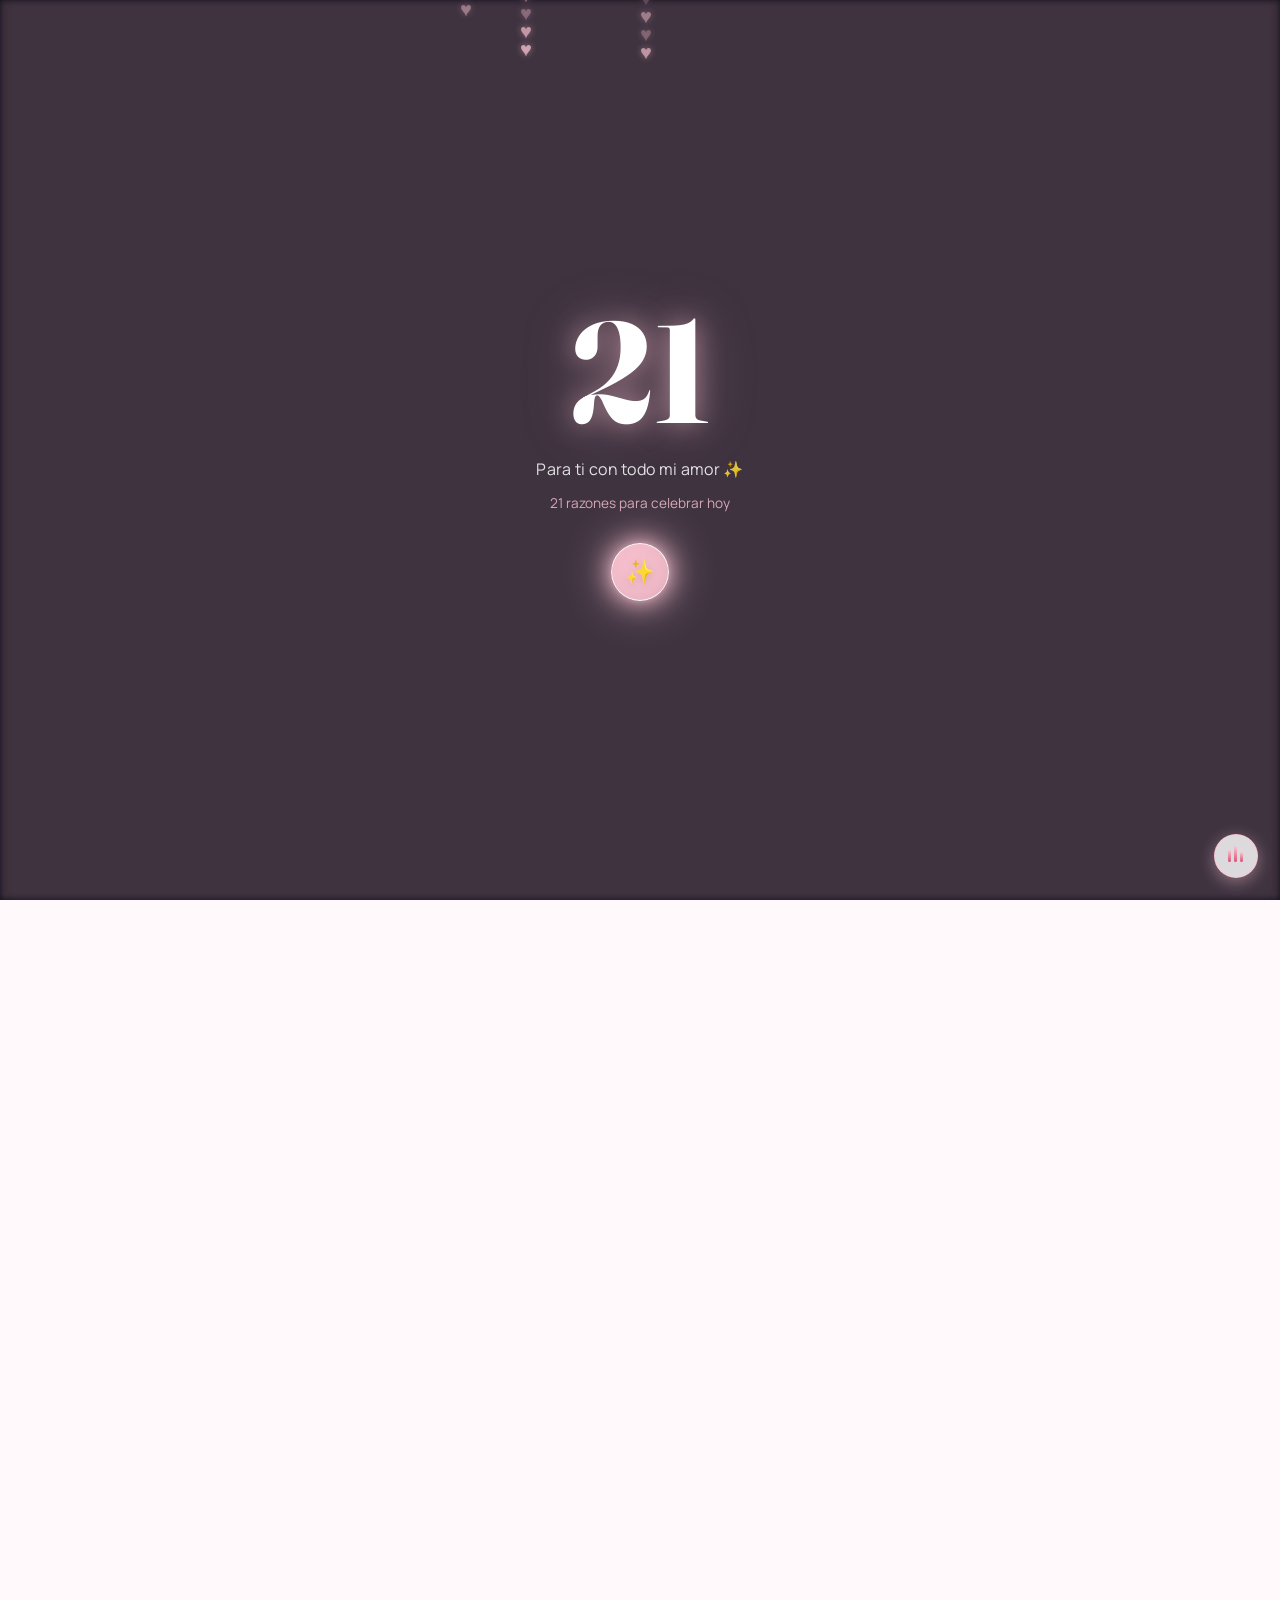
==== commit 2bf67fd9: "final commit" ====
--- a/index.html
+++ b/index.html
@@ -1,5 +1,6 @@
 <!DOCTYPE html>
 <html lang="es">
+
 <head>
   <meta charset="UTF-8">
   <meta name="viewport" content="width=device-width, initial-scale=1.0, viewport-fit=cover">
@@ -8,11 +9,14 @@
   <!-- Google Fonts -->
   <link rel="preconnect" href="https://fonts.googleapis.com">
   <link rel="preconnect" href="https://fonts.gstatic.com" crossorigin>
-  <link href="https://fonts.googleapis.com/css2?family=Caveat:wght@500;600;700&family=Cormorant+Garamond:ital,wght@0,400;0,500;1,400&family=Fraunces:ital,wght@0,400;0,500;0,600;0,700;1,500;1,600&family=Manrope:wght@400;500;600;700;800&display=swap" rel="stylesheet">
+  <link
+    href="https://fonts.googleapis.com/css2?family=Caveat:wght@500;600;700&family=Cormorant+Garamond:ital,wght@0,400;0,500;1,400&family=Fraunces:ital,wght@0,400;0,500;0,600;0,700;1,500;1,600&family=Fredoka:wght@600;700&family=Manrope:wght@400;500;600;700;800&family=Noto+Color+Emoji&display=swap"
+    rel="stylesheet">
 
   <!-- Estilos CSS Modularizados -->
   <link rel="stylesheet" href="css/style.css">
 </head>
+
 <body class="locked">
 
   <!-- ============================================================
@@ -96,7 +100,8 @@
         <button type="button" class="sticker-item" data-sound="noctis" aria-label="Noctis">
           <img src="assets/Personajes/noctis.png" alt="Noctis" class="sticker-img">
         </button>
-        <button type="button" class="sticker-item sticker-item--bottom-pinned" data-sound="miku" aria-label="Hatsune Miku">
+        <button type="button" class="sticker-item sticker-item--bottom-pinned" data-sound="miku"
+          aria-label="Hatsune Miku">
           <img src="assets/Personajes/miku.png" alt="Hatsune Miku" class="sticker-img">
         </button>
       </aside>
@@ -105,16 +110,16 @@
         <div class="hero-surprise-aura" aria-hidden="true"></div>
         <img src="assets/mainetid.png" alt="Edith de pequeña" class="hero-img">
       </div>
-      <span class="hero-surprise-badge" aria-hidden="true">✨ ¡Feliz Cumpleaños! ✨</span>
       <span class="hero-heart" aria-hidden="true">♡</span>
       <h1 class="hero-title">
         <span class="hero-greeting">Feliz cumpleaños</span>
-        <button type="button" class="hero-name-sticker-btn" id="heroNameStickerBtn" aria-label="Nombre: Edith" title="Edith ✨">
-          <img src="assets/nombres edith/Edith.png" alt="Edith" id="heroNameStickerImg" class="hero-name-sticker-img" draggable="false" />
+        <button type="button" class="hero-name-sticker-btn" id="heroNameStickerBtn" aria-label="Nombre: Edith"
+          title="Edith ✨">
+          <img src="assets/nombres edith/Edith.png" alt="Edith" id="heroNameStickerImg" class="hero-name-sticker-img"
+            draggable="false" />
         </button>
       </h1>
-      <p class="hero-sub">Hoy el mundo tiene un motivo más para sonreír.</p>
-      <span class="hero-date">21 años</span>
+      <p class="hero-sub">Felicitándo al amor de mi vida hoy en su día especial.</p>
       <span class="scroll-hint" aria-hidden="true"></span>
     </section>
 
@@ -138,7 +143,8 @@
           <div class="letter-collage-margin letter-collage-margin--left">
             <!-- 1. Yo (Esquina superior izquierda, no interactivo, sin salir de la sección) -->
             <div class="collage-item collage-item--yo-corner" title="Recuerdo especial">
-              <img src="assets/collage section carta/yo left upper corner.jpg" alt="Foto recuerdo" class="collage-img collage-img--flat-photo" loading="lazy">
+              <img src="assets/collage section carta/yo left upper corner.jpg" alt="Foto recuerdo"
+                class="collage-img collage-img--flat-photo" loading="lazy">
             </div>
 
             <!-- 2. Estrella verde (Acento flotante) -->
@@ -161,10 +167,11 @@
               <img src="assets/collage section carta/owl.png" alt="" class="collage-img" loading="lazy">
             </div>
 
-            <!-- 6. Persona 3 Disk -->
-            <div class="collage-item collage-item--persona-disk" aria-hidden="true">
-              <img src="assets/collage section carta/persona  3disk.png" alt="" class="collage-img" loading="lazy">
-            </div>
+            <!-- 6. Persona 3 Disk interactivo (reproduce Color Your Night) -->
+            <button type="button" class="collage-item collage-item--persona-disk" id="personaDiskBtn"
+              aria-label="Reproducir Color Your Night (Persona 3)" title="Persona 3: Color Your Night 🎵">
+              <img src="assets/collage section carta/persona  3disk.png" alt="Disco Persona 3" class="collage-img" draggable="false">
+            </button>
 
             <!-- 7. Flores (Esquina inferior izquierda) -->
             <div class="collage-item collage-item--flowers" aria-hidden="true">
@@ -176,7 +183,8 @@
           <div class="letter-collage-margin letter-collage-margin--right">
             <!-- 8. Ella (Esquina superior derecha, foto plana) -->
             <div class="collage-item collage-item--ella-corner" title="Edith">
-              <img src="assets/collage section carta/ella right lower corner.jpg" alt="Foto Edith" class="collage-img collage-img--flat-photo" loading="lazy">
+              <img src="assets/collage section carta/ella right lower corner.jpg" alt="Foto Edith"
+                class="collage-img collage-img--flat-photo" loading="lazy">
             </div>
 
             <!-- 9. Mariposas (Acento flotante) -->
@@ -190,8 +198,10 @@
             </div>
 
             <!-- 11. Pastel interactivo (Cake Dots) [Único elemento interactivo con efecto al clickear] -->
-            <button type="button" class="collage-item collage-item--cake" id="collageCakeBtn" aria-label="Pastel de cumpleaños" title="Pastel de cumpleaños ✨">
-              <img src="assets/collage section carta/cake dots.png" alt="Pastel decorativo" class="collage-img" draggable="false">
+            <button type="button" class="collage-item collage-item--cake" id="collageCakeBtn"
+              aria-label="Pastel de cumpleaños" title="Pastel de cumpleaños ✨">
+              <img src="assets/collage section carta/cake dots.png" alt="Pastel decorativo" class="collage-img"
+                draggable="false">
             </button>
 
             <!-- 12. Signo de exclamación -->
@@ -219,12 +229,13 @@
 
         <div class="wrap envelope-wrap">
           <div class="section-head reveal-on-scroll">
-            <h2>Un mensaje para ti</h2>
-            <p>Una carta para ti</p>
+            <h2>Una carta para ti</h2>
+
           </div>
 
           <div class="envelope-scene reveal-on-scroll" id="envelopeScene">
-            <div class="envelope" id="envelope" tabindex="0" role="button" aria-expanded="false" aria-label="Abrir sobre para leer la carta">
+            <div class="envelope" id="envelope" tabindex="0" role="button" aria-expanded="false"
+              aria-label="Abrir sobre para leer la carta">
               <div class="env-body"></div>
 
               <div class="letter" id="letterPaper">
@@ -234,8 +245,15 @@
                   <span class="star s3" aria-hidden="true"></span>
                   <div class="letter-text" id="letterText">
                     <p class="letter-greeting">Mi querida Edith,</p>
-                    <p>Hoy celebramos tus 21 años y todo lo maravilloso que traes a la vida de quienes tenemos la suerte de tenerte cerca. Tu ternura, tu fuerza y esa manera tan tuya de iluminar cualquier lugar hacen que cada día sea más especial.</p>
-                    <p>Gracias por cada risa compartida, por ser tan auténtica y por compartir conmigo un año más de tu vida. Que estos 21 años vengan cargados de sueños cumplidos, salud, aventuras y motivos infinitos para sonreír.</p>
+                    <p>Hoy celebramos tus 21 años y todo lo maravilloso que traes a la vida de todos los que te amamos.
+                      que un año más, sigues aquí con nosotros haciéndonos felices y sobre todo haciéndome feliz a mí.
+                    </p>
+                    <p>Agradezco a dios, agradezco a la vida al destino por habernos juntado, por haberme dado al amor
+                      de mi vida y hoy quiero hacerle honor a esa persona que tanto adoro. Simplemente te mereces lo
+                      mejor, porque tú eres lo mejor, eres una persona y una mujer maravillosa con un hermoso corazón, a
+                      pesar de no ser las circunstancias perfectas, hoy deberías de estar feliz, de cumplir un año más y
+                      de estar llena de amor, te amo kamila, te amo edith felicidades mi amor feliz cumpleaños te adoro
+                      tanto, te deseo todo lo mejor del mundo ♡♡♡.</p>
                     <p class="letter-closing">Con todo mi cariño,</p>
                     <span class="letter-signature">Felices 21 ✨</span>
                   </div>
@@ -246,13 +264,13 @@
 
               <div class="seal" aria-hidden="true">
                 <svg viewBox="0 0 100 100">
-                  <circle cx="50" cy="50" r="46" fill="#f4ede2"/>
-                  <circle cx="50" cy="50" r="46" fill="none" stroke="#d5c8b2" stroke-width="2"/>
+                  <circle cx="50" cy="50" r="46" fill="#f4ede2" />
+                  <circle cx="50" cy="50" r="46" fill="none" stroke="#d5c8b2" stroke-width="2" />
                   <path d="M50 20 C 46 32, 34 34, 30 44 C 40 42, 46 46, 48 54
                            C 44 62, 34 64, 32 74 C 44 70, 52 72, 56 80
                            C 58 68, 66 64, 70 56 C 60 58, 54 52, 54 44
-                           C 62 40, 66 30, 62 22 C 56 30, 50 30, 50 20 Z"
-                        fill="none" stroke="#bda88b" stroke-width="1.8"/>
+                           C 62 40, 66 30, 62 22 C 56 30, 50 30, 50 20 Z" fill="none" stroke="#bda88b"
+                    stroke-width="1.8" />
                 </svg>
               </div>
             </div>
@@ -274,8 +292,8 @@
       <svg width="0" height="0" class="visually-hidden" aria-hidden="true">
         <defs>
           <linearGradient id="pj-underline-grad" x1="0%" y1="0%" x2="100%" y2="0%">
-            <stop offset="0%" stop-color="#FFC5D3"/>
-            <stop offset="100%" stop-color="#96C6E0"/>
+            <stop offset="0%" stop-color="#FFC5D3" />
+            <stop offset="100%" stop-color="#96C6E0" />
           </linearGradient>
         </defs>
       </svg>
@@ -294,8 +312,15 @@
 
             <!-- Columna central de texto emotivo -->
             <div class="growth-text-col reveal-on-scroll" id="textCol">
-              <p class="growth-eyebrow-line">La misma <span class="growth-grad-word">sonrisa</span> de siempre</p>
-              <p class="growth-note-text">Cuando veo estas fotos entiendo mejor por qué te quiero como te quiero. Cambiaste de estatura, de peinado, de todo — menos de esa forma tuya de <span class="growth-highlight">reírte con todo el cuerpo<svg viewBox="0 0 140 9" aria-hidden="true"><path d="M2 6 Q 35 1, 70 5 T 138 4"/></svg></span>. No estuve ahí para todas estas fotos, pero mirarlas me hace quererte un poco más en cada una. Feliz cumpleaños, mi Edith.</p>
+              <p class="growth-eyebrow-line">El mismo <span class="growth-grad-word">corazón</span> tan puro</p>
+              <p class="growth-note-text">Desde siempre fuiste una niña muy tímida y linda, has crecido y te has
+                convertido en una mujer hermosa, con ese <span class="growth-highlight">corazón tan puro<svg
+                    viewBox="0 0 140 9" aria-hidden="true">
+                    <path d="M2 6 Q 35 1, 70 5 T 138 4" />
+                  </svg></span> y lindo que estoy seguro que siempre has tenido, sigue siendo así, sigue siendo esa
+                mujer, jamás pierdas ese corazón tan lindo que tienes, desde tus 19 años que nos conocimos ahora ya a
+                tus 21 solo espero poder seguir haciéndote feliz, toda la vida. Todos te amamos demasiado, eres una
+                persona fascinante, ¡Feliz cumpleaños, mi Kami, mi Edith, mi preciosa mujer!</p>
             </div>
 
             <!-- Deslizador: Edith hoy -->
@@ -320,7 +345,7 @@
       <section class="gallery-section zone-stage" id="gallery">
         <div class="wrap gallery-wrap">
           <div class="section-head reveal-on-scroll">
-            <h2>Momentos para recordar</h2>
+            <h2>Mis momentos a tu lado</h2>
             <p id="gallery-subhead">Ocho instantes inolvidables ✨</p>
           </div>
 
@@ -328,7 +353,8 @@
           <div class="gallery-memory-header" id="gallery-memory-header" aria-live="polite">
             <div class="gallery-progress-badge" id="gallery-progress-badge">
               <span class="gallery-progress-icon">✨</span>
-              <span class="gallery-progress-text" id="gallery-progress-text">Voltea las 8 tarjetas para descubrir una sorpresa (0/8)</span>
+              <span class="gallery-progress-text" id="gallery-progress-text">Voltea las 8 tarjetas para descubrir una
+                sorpresa (0/8)</span>
             </div>
             <div class="memory-reel-banner" id="memory-reel-banner" aria-hidden="true">
               <span class="memory-reel-pill" id="memory-reel-pill">Capítulo de recuerdos</span>
@@ -362,29 +388,71 @@
             <div class="cake-watermark" aria-hidden="true">21</div>
             <div class="cake-candles" id="cake-candles" aria-label="21 velas de cumpleaños">
               <div class="candles-row candles-row--back">
-                <div class="candle candle--pink" tabindex="0" role="button" aria-label="Apagar vela 1"><div class="flame"></div></div>
-                <div class="candle candle--blue" tabindex="0" role="button" aria-label="Apagar vela 2"><div class="flame"></div></div>
-                <div class="candle candle--gold" tabindex="0" role="button" aria-label="Apagar vela 3"><div class="flame"></div></div>
-                <div class="candle candle--lilac" tabindex="0" role="button" aria-label="Apagar vela 4"><div class="flame"></div></div>
-                <div class="candle candle--mint" tabindex="0" role="button" aria-label="Apagar vela 5"><div class="flame"></div></div>
-                <div class="candle candle--pink" tabindex="0" role="button" aria-label="Apagar vela 6"><div class="flame"></div></div>
-                <div class="candle candle--blue" tabindex="0" role="button" aria-label="Apagar vela 7"><div class="flame"></div></div>
-                <div class="candle candle--gold" tabindex="0" role="button" aria-label="Apagar vela 8"><div class="flame"></div></div>
-                <div class="candle candle--lilac" tabindex="0" role="button" aria-label="Apagar vela 9"><div class="flame"></div></div>
-                <div class="candle candle--mint" tabindex="0" role="button" aria-label="Apagar vela 10"><div class="flame"></div></div>
-                <div class="candle candle--pink" tabindex="0" role="button" aria-label="Apagar vela 11"><div class="flame"></div></div>
+                <div class="candle candle--pink" tabindex="0" role="button" aria-label="Apagar vela 1">
+                  <div class="flame"></div>
+                </div>
+                <div class="candle candle--blue" tabindex="0" role="button" aria-label="Apagar vela 2">
+                  <div class="flame"></div>
+                </div>
+                <div class="candle candle--gold" tabindex="0" role="button" aria-label="Apagar vela 3">
+                  <div class="flame"></div>
+                </div>
+                <div class="candle candle--lilac" tabindex="0" role="button" aria-label="Apagar vela 4">
+                  <div class="flame"></div>
+                </div>
+                <div class="candle candle--mint" tabindex="0" role="button" aria-label="Apagar vela 5">
+                  <div class="flame"></div>
+                </div>
+                <div class="candle candle--pink" tabindex="0" role="button" aria-label="Apagar vela 6">
+                  <div class="flame"></div>
+                </div>
+                <div class="candle candle--blue" tabindex="0" role="button" aria-label="Apagar vela 7">
+                  <div class="flame"></div>
+                </div>
+                <div class="candle candle--gold" tabindex="0" role="button" aria-label="Apagar vela 8">
+                  <div class="flame"></div>
+                </div>
+                <div class="candle candle--lilac" tabindex="0" role="button" aria-label="Apagar vela 9">
+                  <div class="flame"></div>
+                </div>
+                <div class="candle candle--mint" tabindex="0" role="button" aria-label="Apagar vela 10">
+                  <div class="flame"></div>
+                </div>
+                <div class="candle candle--pink" tabindex="0" role="button" aria-label="Apagar vela 11">
+                  <div class="flame"></div>
+                </div>
               </div>
               <div class="candles-row candles-row--front">
-                <div class="candle candle--blue" tabindex="0" role="button" aria-label="Apagar vela 12"><div class="flame"></div></div>
-                <div class="candle candle--gold" tabindex="0" role="button" aria-label="Apagar vela 13"><div class="flame"></div></div>
-                <div class="candle candle--lilac" tabindex="0" role="button" aria-label="Apagar vela 14"><div class="flame"></div></div>
-                <div class="candle candle--mint" tabindex="0" role="button" aria-label="Apagar vela 15"><div class="flame"></div></div>
-                <div class="candle candle--pink" tabindex="0" role="button" aria-label="Apagar vela 16"><div class="flame"></div></div>
-                <div class="candle candle--blue" tabindex="0" role="button" aria-label="Apagar vela 17"><div class="flame"></div></div>
-                <div class="candle candle--gold" tabindex="0" role="button" aria-label="Apagar vela 18"><div class="flame"></div></div>
-                <div class="candle candle--lilac" tabindex="0" role="button" aria-label="Apagar vela 19"><div class="flame"></div></div>
-                <div class="candle candle--mint" tabindex="0" role="button" aria-label="Apagar vela 20"><div class="flame"></div></div>
-                <div class="candle candle--gold" tabindex="0" role="button" aria-label="Apagar vela 21"><div class="flame"></div></div>
+                <div class="candle candle--blue" tabindex="0" role="button" aria-label="Apagar vela 12">
+                  <div class="flame"></div>
+                </div>
+                <div class="candle candle--gold" tabindex="0" role="button" aria-label="Apagar vela 13">
+                  <div class="flame"></div>
+                </div>
+                <div class="candle candle--lilac" tabindex="0" role="button" aria-label="Apagar vela 14">
+                  <div class="flame"></div>
+                </div>
+                <div class="candle candle--mint" tabindex="0" role="button" aria-label="Apagar vela 15">
+                  <div class="flame"></div>
+                </div>
+                <div class="candle candle--pink" tabindex="0" role="button" aria-label="Apagar vela 16">
+                  <div class="flame"></div>
+                </div>
+                <div class="candle candle--blue" tabindex="0" role="button" aria-label="Apagar vela 17">
+                  <div class="flame"></div>
+                </div>
+                <div class="candle candle--gold" tabindex="0" role="button" aria-label="Apagar vela 18">
+                  <div class="flame"></div>
+                </div>
+                <div class="candle candle--lilac" tabindex="0" role="button" aria-label="Apagar vela 19">
+                  <div class="flame"></div>
+                </div>
+                <div class="candle candle--mint" tabindex="0" role="button" aria-label="Apagar vela 20">
+                  <div class="flame"></div>
+                </div>
+                <div class="candle candle--gold" tabindex="0" role="button" aria-label="Apagar vela 21">
+                  <div class="flame"></div>
+                </div>
               </div>
             </div>
             <div class="cake-body" id="cake-body">
@@ -395,7 +463,10 @@
           <p class="wish-hint" id="wish-hint">Faltan 21 velas por apagar</p>
 
           <div class="wish-message" id="wish-message">
-            <p>¡Feliz cumpleaños número 21, Edith! Que este nuevo año esté lleno de todo lo que te hace brillar. 🎉💙</p>
+            <span class="wish-badge-celebration" aria-hidden="true">✦ ¡21 Deseos Cumplidos! ✦</span>
+            <p>¡Feliz cumpleaños número 21, Edith! Este es tu día, sé feliz hoy y siempre te adoro con toda mi alma mi
+              preciosa mujer. 🎉💙
+            </p>
           </div>
         </div>
       </section>
@@ -412,7 +483,8 @@
   </div>
 
   <!-- Botón flotante de control de música (silenciar/activar) -->
-  <button type="button" class="music-toggle-btn" id="musicToggleBtn" aria-label="Silenciar música" title="Silenciar música">
+  <button type="button" class="music-toggle-btn" id="musicToggleBtn" aria-label="Silenciar música"
+    title="Silenciar música">
     <span class="music-icon-playing" aria-hidden="true">
       <span class="music-bar bar-1"></span>
       <span class="music-bar bar-2"></span>
@@ -448,4 +520,5 @@
   <script defer src="js/stickers.js"></script>
 
 </body>
-</html>
+
+</html>
